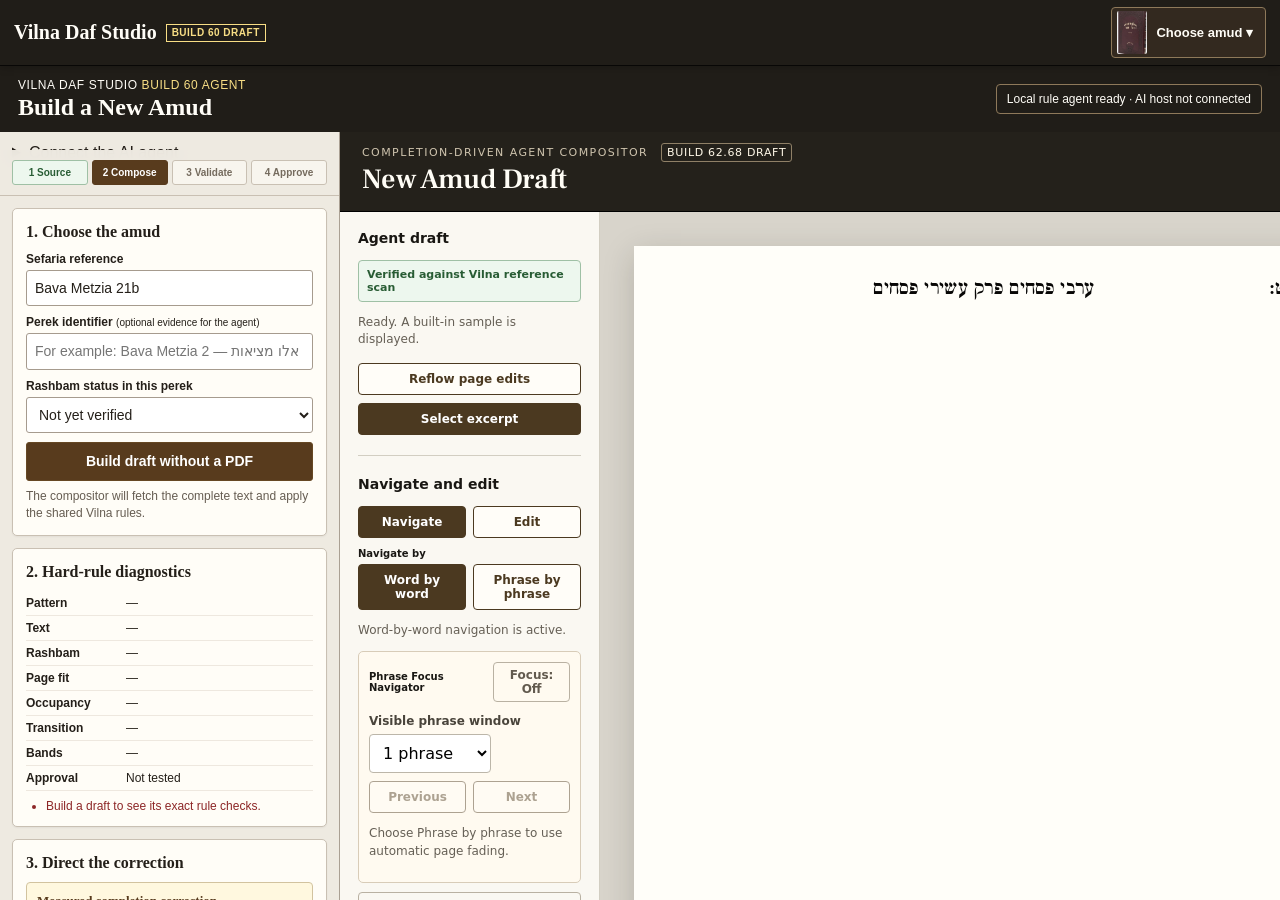
==== index.html @ 3ee1a38e "Show tractate page menus from a compact Gemara cover button Use the supplied cover thumbnail to open" ====
<!doctype html>
<html lang="en">
<head>
  <meta charset="UTF-8">
  <meta name="viewport" content="width=device-width, initial-scale=1.0">
  <meta http-equiv="Cache-Control" content="no-cache, no-store, must-revalidate">
  <meta http-equiv="Pragma" content="no-cache">
  <meta http-equiv="Expires" content="0">
  <title>Vilna Daf Studio — Build 60 Draft</title>
  <link rel="stylesheet" href="launcher.css?build=62.70">
</head>
<body>
  <header class="launcher-bar">
    <div class="brand">
      <span class="brand-name">Vilna Daf Studio</span>
      <span class="build-badge">Build 60 Draft</span>
    </div>

    <div class="page-navigation">
      <button id="pageMenuToggle" type="button" aria-label="Choose masechta and amud" aria-expanded="false" aria-controls="pageMenu">
        <img src="assets/gemara-cover.png" alt="" width="30" height="43">
        <span>Choose amud ▾</span>
      </button>
      <div class="page-picker" id="pageMenu" hidden>
      <label class="tractate-picker">Berachos
        <select id="berachosSelect" aria-label="Berachos page"><option value="">Choose amud</option></select>
      </label>
      <label class="tractate-picker">Pesachim
        <select id="pesachimSelect" aria-label="Pesachim page"><option value="">Choose amud</option></select>
      </label>
      <label class="tractate-picker">Bava Metzia
        <select id="bavaMetziaSelect" aria-label="Bava Metzia page"><option value="">Choose amud</option></select>
      </label>
      <button id="newAmud" type="button">New amud</button>
      <button id="openDirect" type="button">Open full page</button>
      </div>
    </div>
  </header>

  <main class="studio-frame-wrap">
    <iframe
      id="studioFrame"
      title="Selected Vilna Daf Studio amud"
      allow="microphone"
    ></iframe>
  </main>

  <script src="launcher.js?build=62.70"></script>
</body>
</html>
---- launcher.css ----
:root {
  color-scheme: light;
  font-family: Georgia, "Times New Roman", serif;
  background: #d8d5ce;
}

* { box-sizing: border-box; }

html,
body {
  width: 100%;
  height: 100%;
  margin: 0;
  overflow: hidden;
}

body {
  display: grid;
  grid-template-rows: auto minmax(0, 1fr);
}

.launcher-bar {
  position: relative;
  z-index: 2;
  display: flex;
  align-items: center;
  justify-content: space-between;
  gap: 20px;
  padding: 7px 14px;
  color: #fffdf7;
  background: #201d18;
  border-bottom: 1px solid #080706;
  box-shadow: 0 2px 8px rgba(0, 0, 0, .18);
}

.brand,
.page-picker {
  display: flex;
  align-items: center;
  gap: 9px;
}

.brand-name {
  font-size: 20px;
  font-weight: 700;
  white-space: nowrap;
}

.build-badge {
  padding: 2px 5px;
  color: #f8de85;
  border: 1px solid #f8de85;
  font: 700 10px/1.2 Arial, sans-serif;
  letter-spacing: .05em;
  text-transform: uppercase;
  white-space: nowrap;
}

.page-picker label {
  font: 700 12px/1 Arial, sans-serif;
}

.page-picker select,
.page-picker button {
  height: 34px;
  border: 1px solid #8e795a;
  border-radius: 3px;
  font: 600 13px/1 Arial, sans-serif;
}

.page-picker select {
  width: 145px;
  padding: 0 31px 0 9px;
  color: #201d18;
  background: #fffdf7;
}

.page-picker button {
  padding: 0 12px;
  color: #fffdf7;
  background: #583b1d;
  cursor: pointer;
}

.page-picker button:hover,
.page-picker button:focus-visible {
  background: #704d27;
}

.studio-frame-wrap,
#studioFrame {
  width: 100%;
  height: 100%;
  min-height: 0;
}

#studioFrame {
  display: block;
  border: 0;
  background: #d8d5ce;
}

 .launcher-bar { flex-wrap: wrap; gap: 10px; min-height: 60px; }
.page-picker { flex-wrap: wrap; }
.page-picker .tractate-picker { display: flex; flex-direction: column; align-items: flex-start; gap: 4px; }
@media (max-width: 720px) {
  .launcher-bar { padding: 8px; }
  .brand-name { font-size: 17px; }
  .page-picker { width: 100%; gap: 7px; }
  .page-picker .tractate-picker { flex: 1; min-width: 90px; }
  .page-picker select { width: 100%; min-width: 0; }
  .page-picker button { height: 30px; }
}

[hidden] { display: none !important; }
.page-navigation { position: relative; }
#pageMenuToggle { display: flex; align-items: center; gap: 9px; border: 1px solid #8e795a; border-radius: 4px; background: #33291f; color: #fffdf7; padding: 3px 12px 3px 5px; font: 600 13px Arial,sans-serif; cursor: pointer; }
#pageMenuToggle img { object-fit: cover; border-radius: 2px; }
#pageMenuToggle:hover, #pageMenuToggle[aria-expanded="true"] { background: #583b1d; }
#pageMenuToggle:focus-visible { outline: 2px solid #f8de85; outline-offset: 2px; }
#pageMenu { position: absolute; top: calc(100% + 8px); right: 0; width: 490px; max-width: calc(100vw - 28px); padding: 16px; border: 1px solid #8e795a; border-radius: 5px; background: #201d18; box-shadow: 0 6px 20px #0006; align-items: end; z-index: 5; }
#pageMenu .tractate-picker { flex: 1; min-width: 120px; }
#pageMenu select { width: 100%; }
@media (max-width: 480px) {
 .launcher-bar { flex-wrap: nowrap; }
 .brand { flex-direction: column; align-items: flex-start; gap: 4px; }
 #pageMenuToggle { padding-right: 6px; gap: 5px; }
 #pageMenuToggle span { max-width: 70px; }
 #pageMenu { max-width: calc(100vw - 16px); width: 340px; }
 #pageMenu .tractate-picker { min-width: 100%; }
}
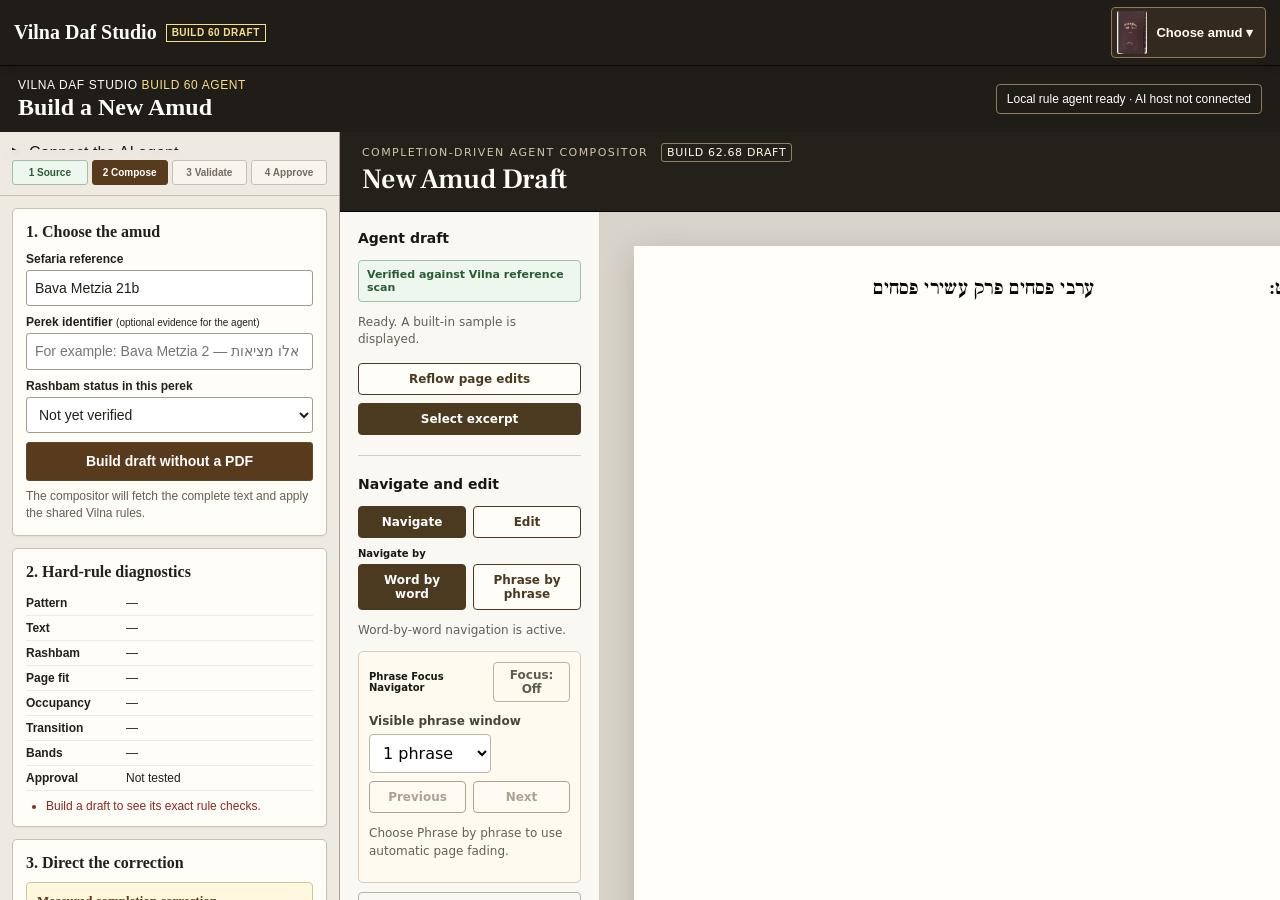
==== commit 0d8270ef: "Limit page menus to connected layouts and saved approved drafts Remove speculative chapter-range cho" ====
--- a/index.html
+++ b/index.html
@@ -7,7 +7,7 @@
   <meta http-equiv="Pragma" content="no-cache">
   <meta http-equiv="Expires" content="0">
   <title>Vilna Daf Studio — Build 60 Draft</title>
-  <link rel="stylesheet" href="launcher.css?build=62.70">
+  <link rel="stylesheet" href="launcher.css?build=62.71">
 </head>
 <body>
   <header class="launcher-bar">
@@ -45,6 +45,6 @@
     ></iframe>
   </main>
 
-  <script src="launcher.js?build=62.70"></script>
+  <script src="launcher.js?build=62.71"></script>
 </body>
 </html>
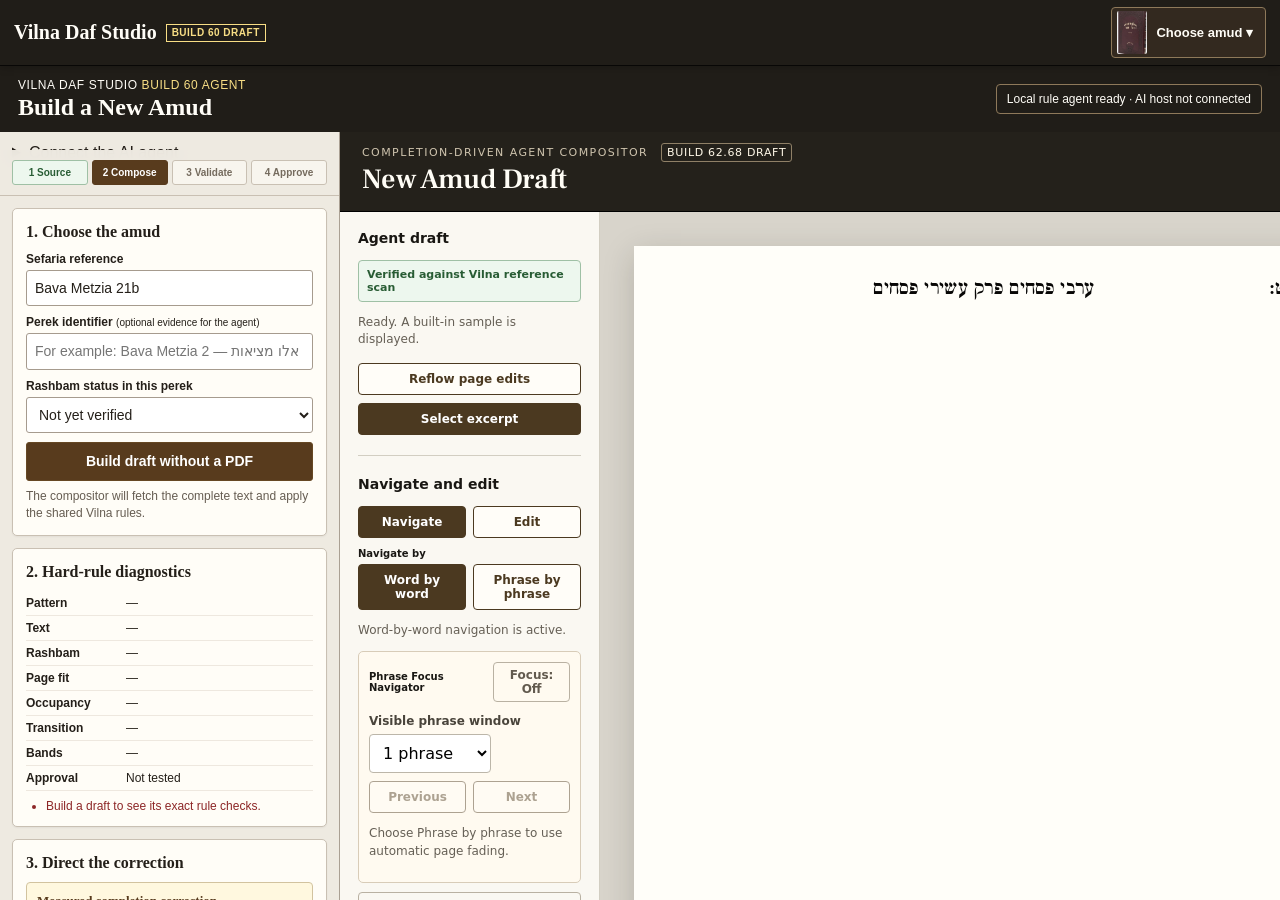
==== commit 4345b87a: "Retain full amud lists as requested Restore the existing cover menus with full chapter ranges and sa" ====
--- a/index.html
+++ b/index.html
@@ -7,7 +7,7 @@
   <meta http-equiv="Pragma" content="no-cache">
   <meta http-equiv="Expires" content="0">
   <title>Vilna Daf Studio — Build 60 Draft</title>
-  <link rel="stylesheet" href="launcher.css?build=62.71">
+  <link rel="stylesheet" href="launcher.css?build=62.70">
 </head>
 <body>
   <header class="launcher-bar">
@@ -45,6 +45,6 @@
     ></iframe>
   </main>
 
-  <script src="launcher.js?build=62.71"></script>
+  <script src="launcher.js?build=62.70"></script>
 </body>
 </html>
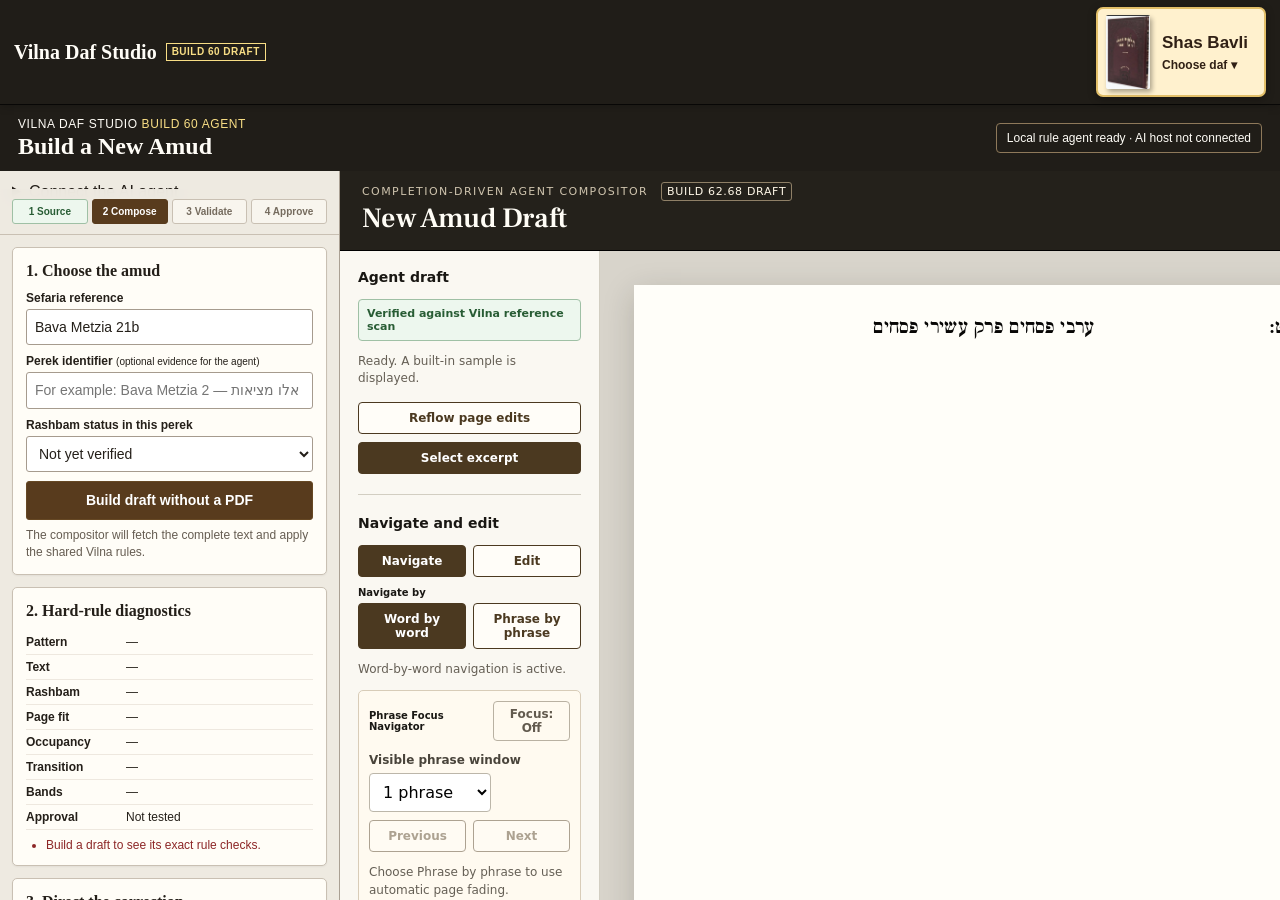
==== commit 4a7d5601: "Make the Shas cover menu more visible Enlarge the cover to 44 by 74 pixels, add a light background a" ====
--- a/index.html
+++ b/index.html
@@ -7,7 +7,7 @@
   <meta http-equiv="Pragma" content="no-cache">
   <meta http-equiv="Expires" content="0">
   <title>Vilna Daf Studio — Build 60 Draft</title>
-  <link rel="stylesheet" href="launcher.css?build=62.70">
+  <link rel="stylesheet" href="launcher.css?build=62.73">
 </head>
 <body>
   <header class="launcher-bar">
@@ -18,19 +18,17 @@
 
     <div class="page-navigation">
       <button id="pageMenuToggle" type="button" aria-label="Choose masechta and amud" aria-expanded="false" aria-controls="pageMenu">
-        <img src="assets/gemara-cover.png" alt="" width="30" height="43">
-        <span>Choose amud ▾</span>
+        <img src="assets/gemara-cover.png" alt="" width="44" height="74">
+        <span><strong>Shas Bavli</strong><small>Choose daf ▾</small></span>
       </button>
       <div class="page-picker" id="pageMenu" hidden>
-      <label class="tractate-picker">Berachos
-        <select id="berachosSelect" aria-label="Berachos page"><option value="">Choose amud</option></select>
+      <label class="tractate-picker">Masechta
+        <select id="tractateSelect" aria-label="Masechta"></select>
       </label>
-      <label class="tractate-picker">Pesachim
-        <select id="pesachimSelect" aria-label="Pesachim page"><option value="">Choose amud</option></select>
+      <label class="tractate-picker">Daf / amud
+        <select id="amudSelect" aria-label="Daf and amud"></select>
       </label>
-      <label class="tractate-picker">Bava Metzia
-        <select id="bavaMetziaSelect" aria-label="Bava Metzia page"><option value="">Choose amud</option></select>
-      </label>
+      <p class="page-menu-note">All Shas Bavli pages. Only some pages have prepared scan instructions; other selections open the builder.</p>
       <button id="newAmud" type="button">New amud</button>
       <button id="openDirect" type="button">Open full page</button>
       </div>
@@ -45,6 +43,6 @@
     ></iframe>
   </main>
 
-  <script src="launcher.js?build=62.70"></script>
+  <script src="launcher.js?build=62.73"></script>
 </body>
 </html>
--- a/launcher.css
+++ b/launcher.css
@@ -114,9 +114,12 @@
 
 [hidden] { display: none !important; }
 .page-navigation { position: relative; }
-#pageMenuToggle { display: flex; align-items: center; gap: 9px; border: 1px solid #8e795a; border-radius: 4px; background: #33291f; color: #fffdf7; padding: 3px 12px 3px 5px; font: 600 13px Arial,sans-serif; cursor: pointer; }
-#pageMenuToggle img { object-fit: cover; border-radius: 2px; }
-#pageMenuToggle:hover, #pageMenuToggle[aria-expanded="true"] { background: #583b1d; }
+#pageMenuToggle { display: flex; align-items: center; gap: 12px; border: 2px solid #e2bf69; border-radius: 7px; background: #fff1ce; color: #302015; padding: 6px 16px 6px 8px; font: 600 14px Arial,sans-serif; box-shadow: 0 2px 8px #0005; cursor: pointer; }
+#pageMenuToggle img { width: 44px; height: 74px; object-fit: contain; border-radius: 2px; box-shadow: 2px 3px 5px #0005; }
+#pageMenuToggle span { display: flex; flex-direction: column; align-items: flex-start; gap: 5px; }
+#pageMenuToggle strong { font-size: 17px; }
+#pageMenuToggle small { font-size: 12px; }
+#pageMenuToggle:hover, #pageMenuToggle[aria-expanded="true"] { background: #ffe2a2; border-color: #ffdc85; }
 #pageMenuToggle:focus-visible { outline: 2px solid #f8de85; outline-offset: 2px; }
 #pageMenu { position: absolute; top: calc(100% + 8px); right: 0; width: 490px; max-width: calc(100vw - 28px); padding: 16px; border: 1px solid #8e795a; border-radius: 5px; background: #201d18; box-shadow: 0 6px 20px #0006; align-items: end; z-index: 5; }
 #pageMenu .tractate-picker { flex: 1; min-width: 120px; }
@@ -124,8 +127,10 @@
 @media (max-width: 480px) {
  .launcher-bar { flex-wrap: nowrap; }
  .brand { flex-direction: column; align-items: flex-start; gap: 4px; }
- #pageMenuToggle { padding-right: 6px; gap: 5px; }
- #pageMenuToggle span { max-width: 70px; }
+ #pageMenuToggle { padding-right: 8px; gap: 8px; }
+ #pageMenuToggle strong { font-size: 15px; }
  #pageMenu { max-width: calc(100vw - 16px); width: 340px; }
  #pageMenu .tractate-picker { min-width: 100%; }
 }
+
+.page-menu-note { flex-basis: 100%; margin: 4px 0; color: #e0d7c7; font: 12px/1.4 Arial,sans-serif; }
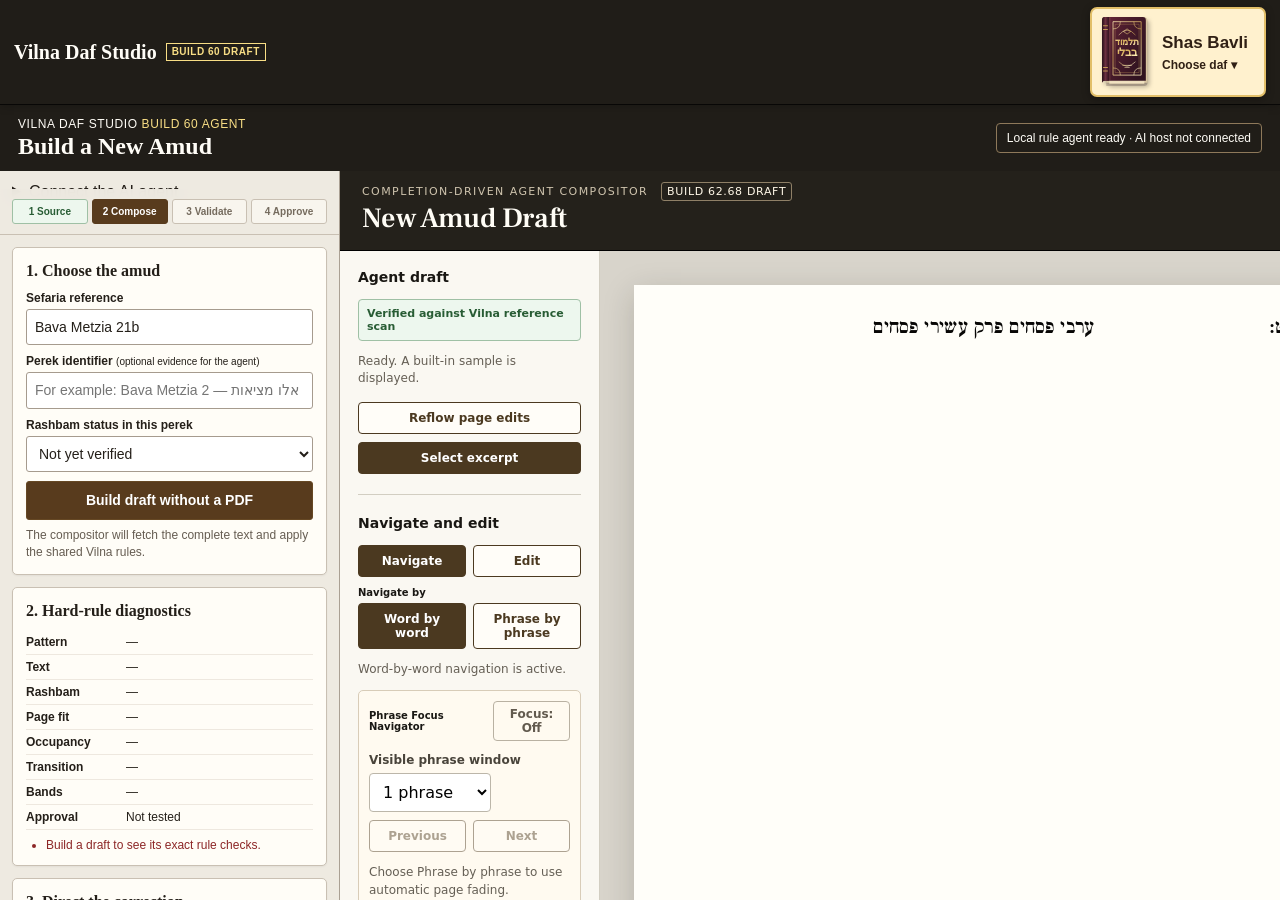
==== commit 96b0219d: "Replace reference photo with a crisp illustrated Gemara icon Draw a scalable burgundy and gold Talmu" ====
--- a/index.html
+++ b/index.html
@@ -7,7 +7,7 @@
   <meta http-equiv="Pragma" content="no-cache">
   <meta http-equiv="Expires" content="0">
   <title>Vilna Daf Studio — Build 60 Draft</title>
-  <link rel="stylesheet" href="launcher.css?build=62.73">
+  <link rel="stylesheet" href="launcher.css?build=62.74">
 </head>
 <body>
   <header class="launcher-bar">
@@ -18,7 +18,7 @@
 
     <div class="page-navigation">
       <button id="pageMenuToggle" type="button" aria-label="Choose masechta and amud" aria-expanded="false" aria-controls="pageMenu">
-        <img src="assets/gemara-cover.png" alt="" width="44" height="74">
+        <img src="assets/gemara-cover.svg" alt="" width="44" height="74">
         <span><strong>Shas Bavli</strong><small>Choose daf ▾</small></span>
       </button>
       <div class="page-picker" id="pageMenu" hidden>
@@ -43,6 +43,6 @@
     ></iframe>
   </main>
 
-  <script src="launcher.js?build=62.73"></script>
+  <script src="launcher.js?build=62.74"></script>
 </body>
 </html>
--- a/launcher.css
+++ b/launcher.css
@@ -115,7 +115,7 @@
 [hidden] { display: none !important; }
 .page-navigation { position: relative; }
 #pageMenuToggle { display: flex; align-items: center; gap: 12px; border: 2px solid #e2bf69; border-radius: 7px; background: #fff1ce; color: #302015; padding: 6px 16px 6px 8px; font: 600 14px Arial,sans-serif; box-shadow: 0 2px 8px #0005; cursor: pointer; }
-#pageMenuToggle img { width: 44px; height: 74px; object-fit: contain; border-radius: 2px; box-shadow: 2px 3px 5px #0005; }
+#pageMenuToggle img { width: 50px; height: 74px; object-fit: contain; filter: drop-shadow(2px 3px 2px #0004); }
 #pageMenuToggle span { display: flex; flex-direction: column; align-items: flex-start; gap: 5px; }
 #pageMenuToggle strong { font-size: 17px; }
 #pageMenuToggle small { font-size: 12px; }
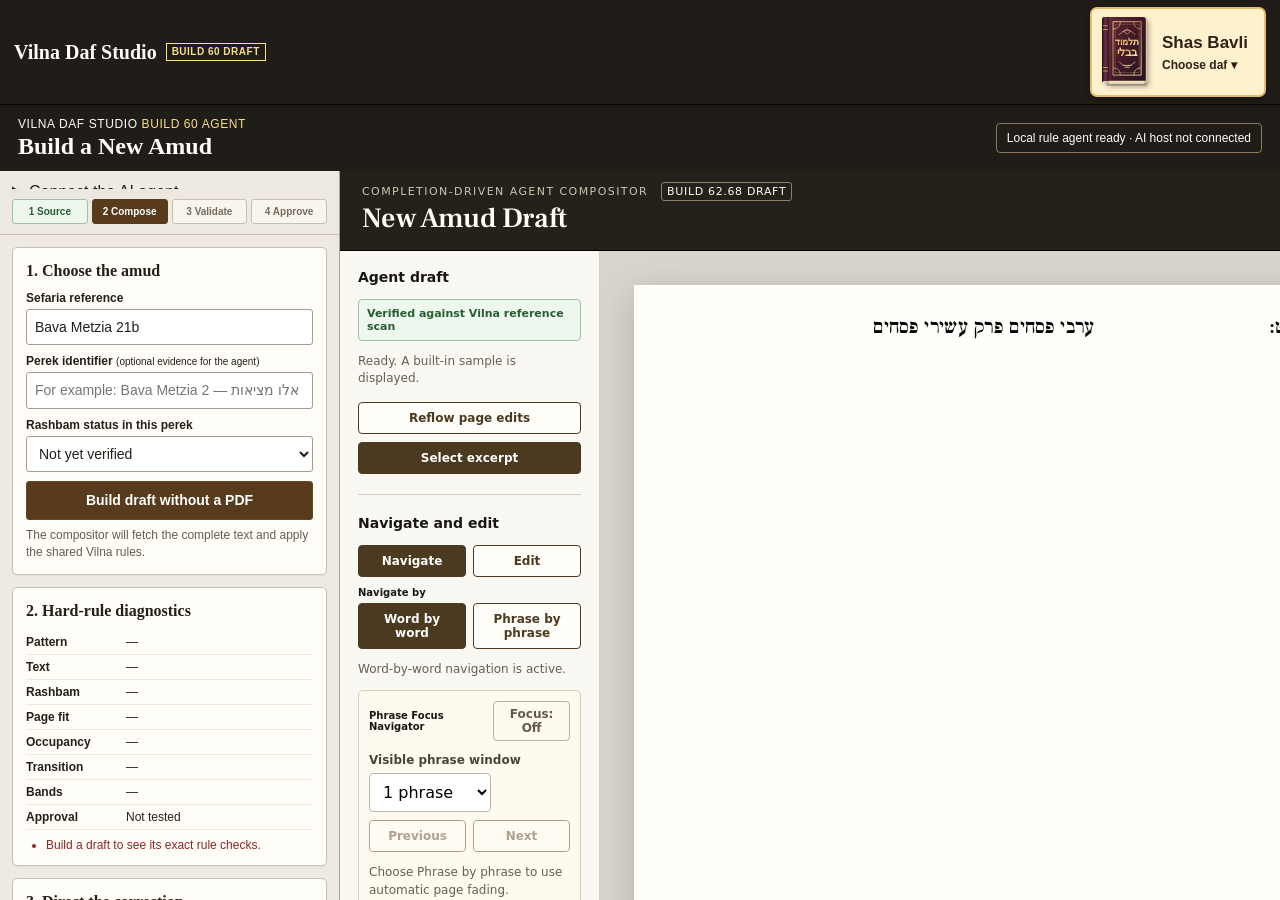
==== commit ee6cef6e: "Open approved snapshots from canonical Shas page selections Prefer the latest local approval when se" ====
--- a/index.html
+++ b/index.html
@@ -7,7 +7,7 @@
   <meta http-equiv="Pragma" content="no-cache">
   <meta http-equiv="Expires" content="0">
   <title>Vilna Daf Studio — Build 60 Draft</title>
-  <link rel="stylesheet" href="launcher.css?build=62.74">
+  <link rel="stylesheet" href="launcher.css?build=62.75">
 </head>
 <body>
   <header class="launcher-bar">
@@ -17,6 +17,7 @@
     </div>
 
     <div class="page-navigation">
+      <span id="currentApproval" class="approval-badge" hidden title="Saved approved layout">✓ Approved</span>
       <button id="pageMenuToggle" type="button" aria-label="Choose masechta and amud" aria-expanded="false" aria-controls="pageMenu">
         <img src="assets/gemara-cover.svg" alt="" width="44" height="74">
         <span><strong>Shas Bavli</strong><small>Choose daf ▾</small></span>
@@ -43,6 +44,6 @@
     ></iframe>
   </main>
 
-  <script src="launcher.js?build=62.74"></script>
+  <script src="launcher.js?build=62.75"></script>
 </body>
 </html>
--- a/launcher.css
+++ b/launcher.css
@@ -134,3 +134,5 @@
 }
 
 .page-menu-note { flex-basis: 100%; margin: 4px 0; color: #e0d7c7; font: 12px/1.4 Arial,sans-serif; }
+
+.approval-badge { display: inline-block; color: #e5f4df; background: #29442b; border: 1px solid #9ab78b; border-radius: 4px; padding: 4px 7px; margin-bottom: 5px; font: 700 12px/1.2 Arial,sans-serif; }
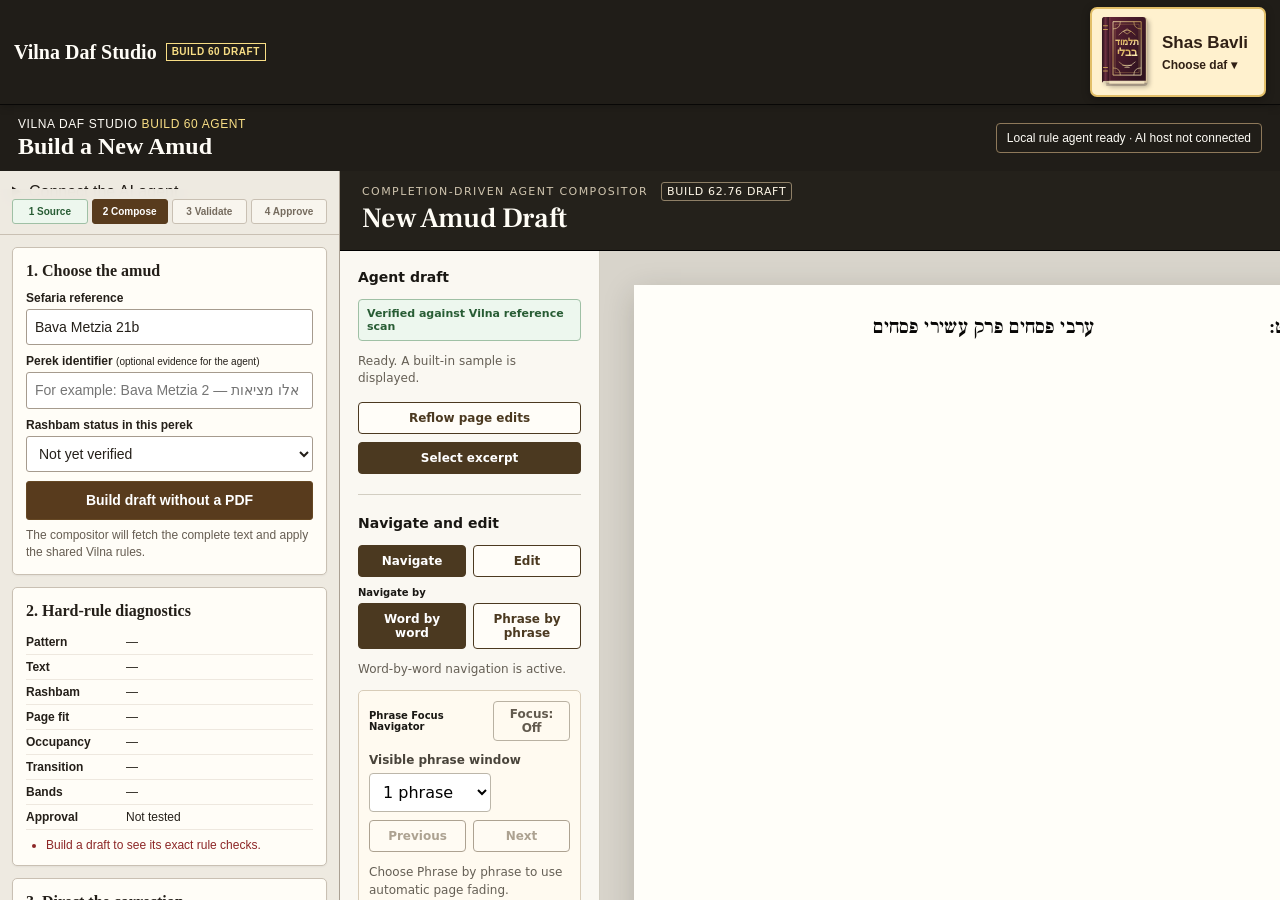
==== commit c736b51a: "Connect all 24 prepared amudim to free local builds Enable the completed preparation records through" ====
--- a/index.html
+++ b/index.html
@@ -7,7 +7,7 @@
   <meta http-equiv="Pragma" content="no-cache">
   <meta http-equiv="Expires" content="0">
   <title>Vilna Daf Studio — Build 60 Draft</title>
-  <link rel="stylesheet" href="launcher.css?build=62.75">
+  <link rel="stylesheet" href="launcher.css?build=62.76">
 </head>
 <body>
   <header class="launcher-bar">
@@ -44,6 +44,6 @@
     ></iframe>
   </main>
 
-  <script src="launcher.js?build=62.75"></script>
+  <script src="launcher.js?build=62.76"></script>
 </body>
 </html>
